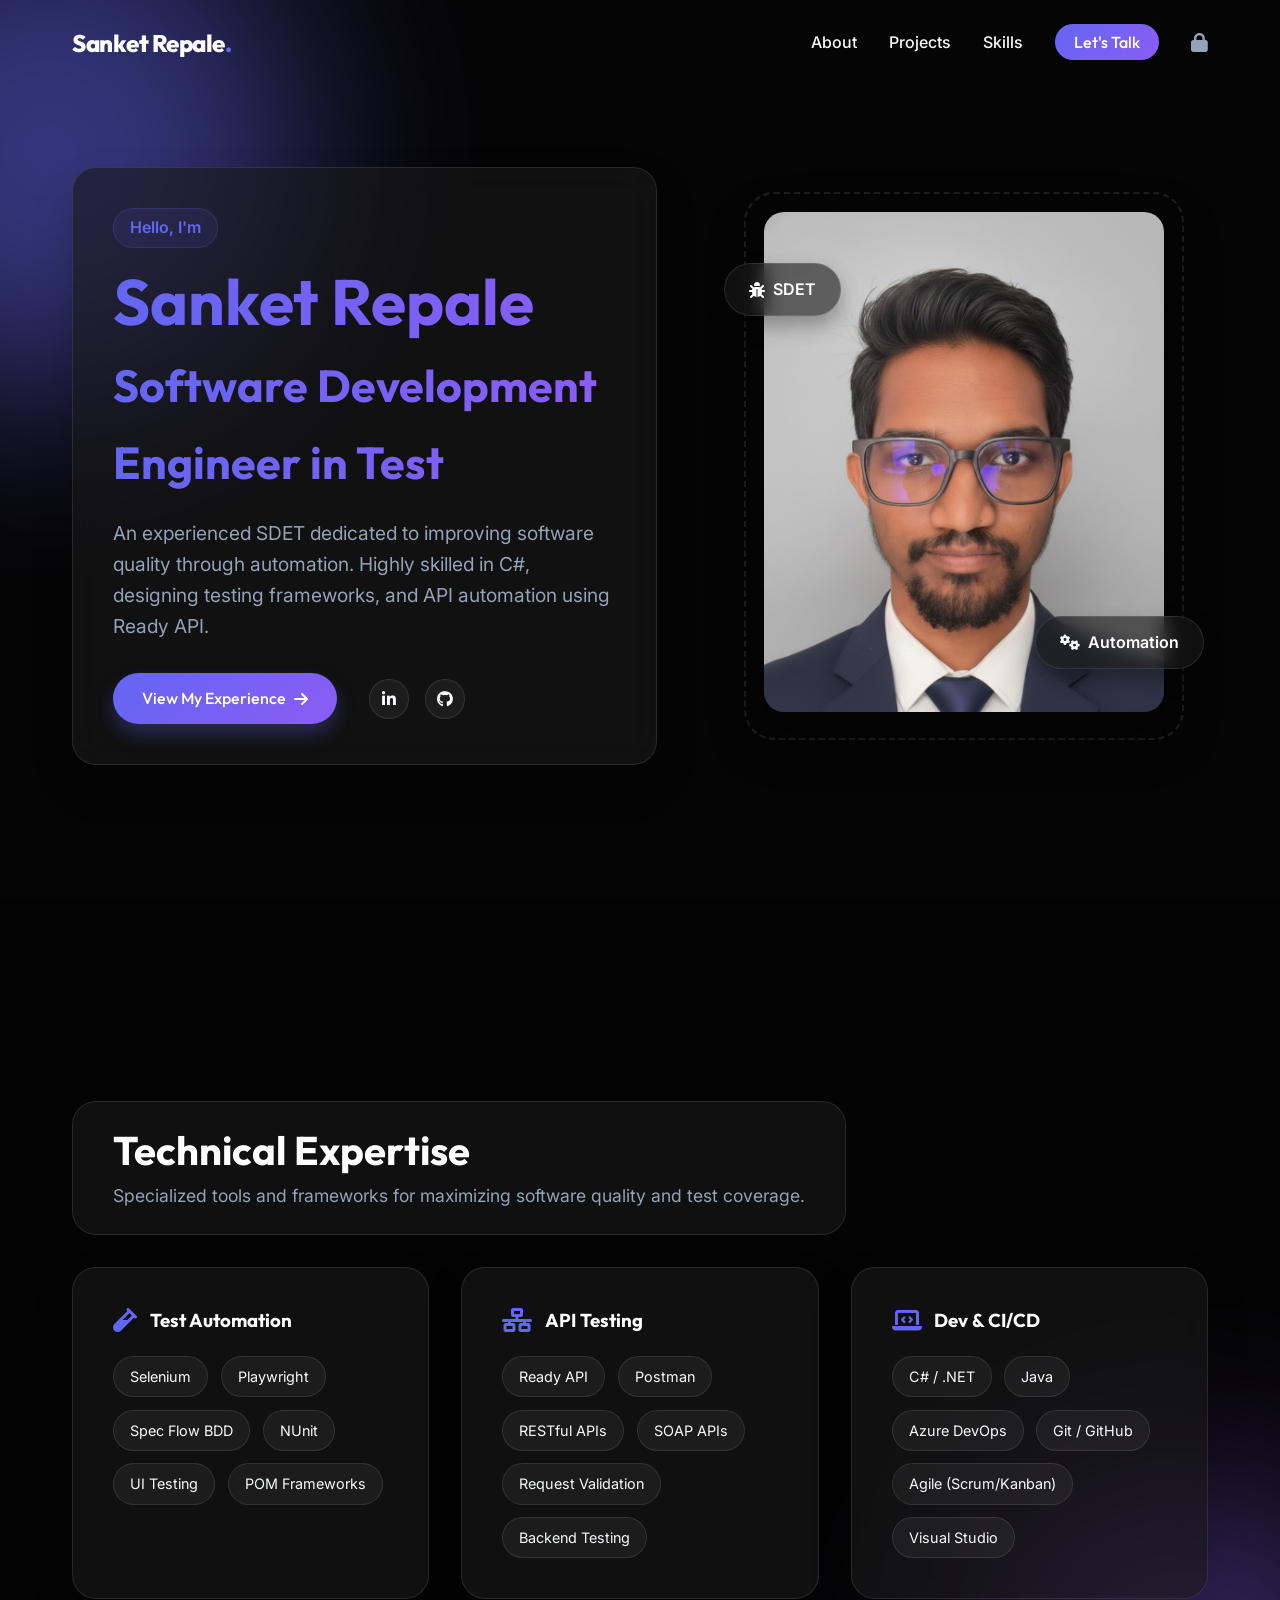
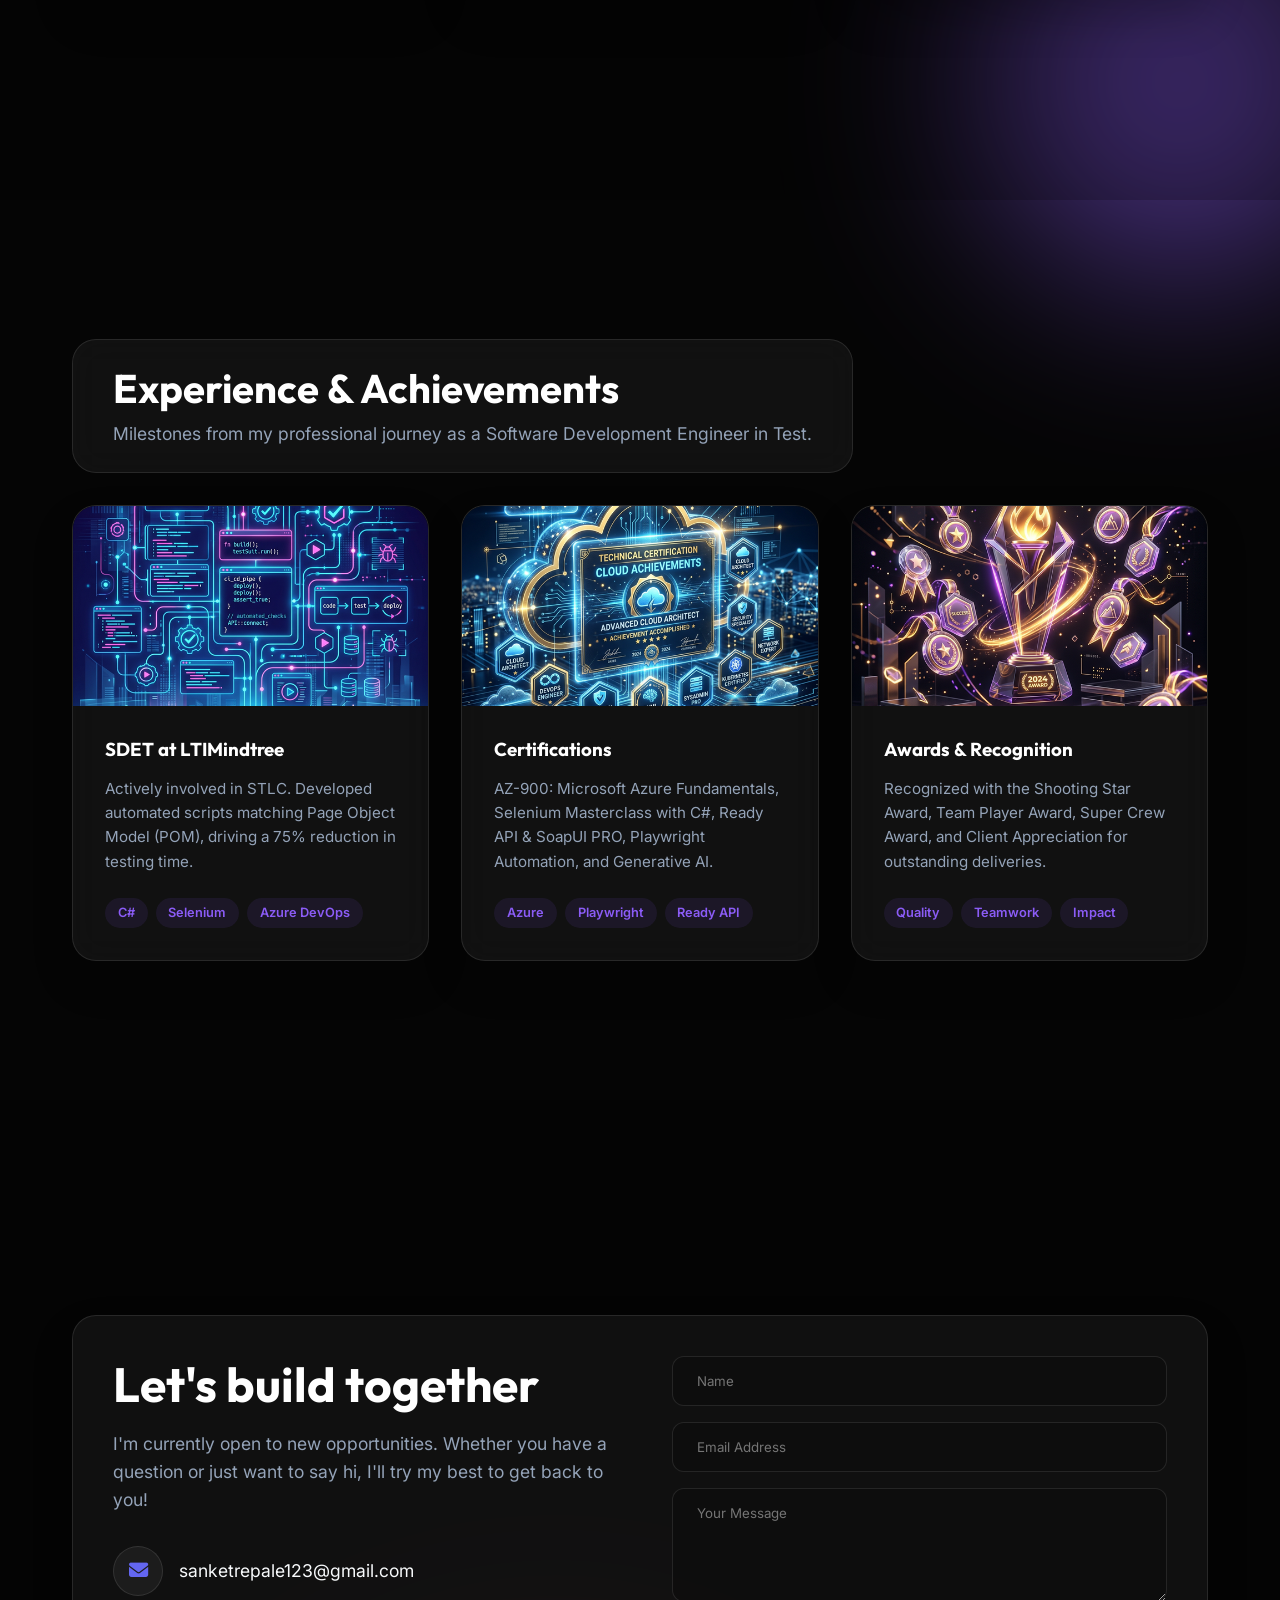
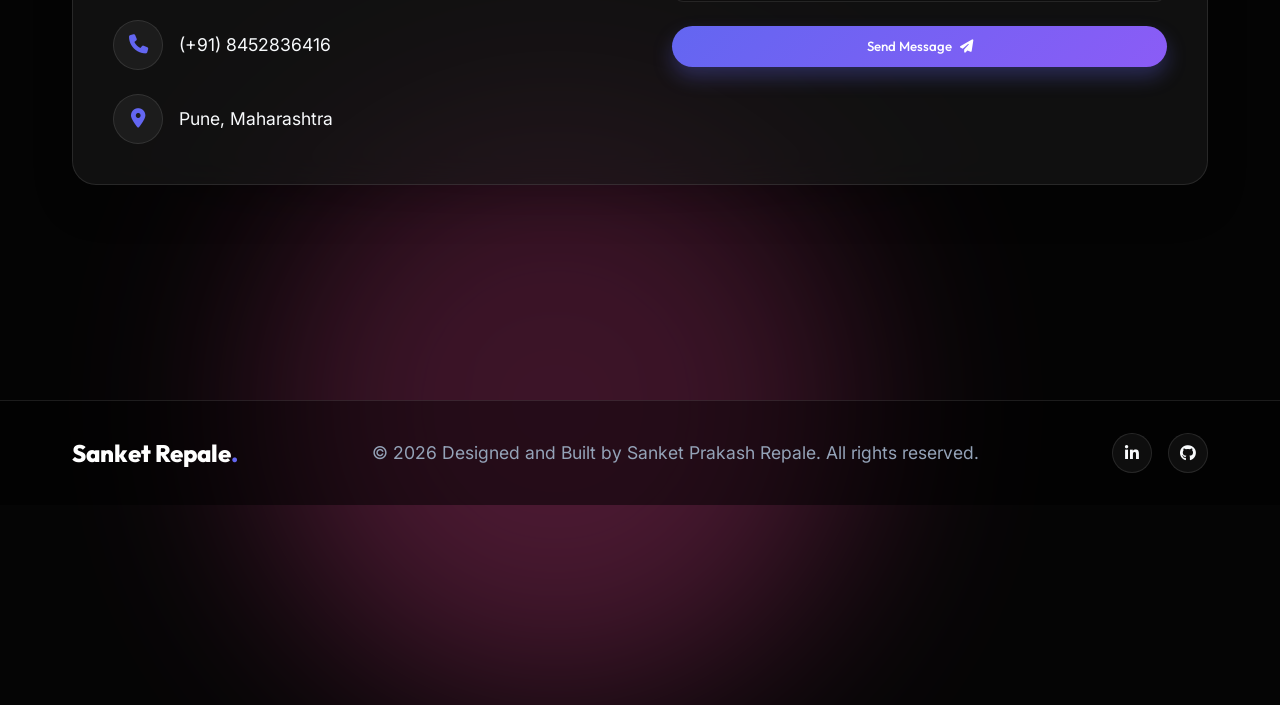
==== pages/home.html @ 441e8ace "refactor: Reorganize project structure by consolidating pages and assets into dedicated directories." ====
<!DOCTYPE html>
<html lang="en">

<head>
    <meta charset="UTF-8">
    <meta name="viewport" content="width=device-width, initial-scale=1.0">
    <meta name="description"
        content="Personal portfolio and website of Sanket Prakash Repale, an experienced Software Development Engineer in Test (SDET).">
    <meta name="keywords"
        content="Sanket Prakash Repale, SDET, Software Development Engineer in Test, QA Automation, Selenium, C#">
    <meta name="author" content="Sanket Prakash Repale">

    <!-- Open Graph / Social Media Meta Tags -->
    <meta property="og:title" content="Sanket Prakash Repale | SDET Portfolio">
    <meta property="og:description"
        content="An experienced SDET dedicated to improving software quality through automation.">
    <meta property="og:type" content="website">

    <!-- Dynamic Emoji Favicon -->
    <link rel="icon"
        href="data:image/svg+xml,<svg xmlns=%22http://www.w3.org/2000/svg%22 viewBox=%220 0 100 100%22><text y=%22.9em%22 font-size=%2290%22>⚡</text></svg>">

    <title>Sanket Prakash Repale | SDET Portfolio</title>

    <!-- Google Fonts -->
    <link rel="preconnect" href="https://fonts.googleapis.com">
    <link rel="preconnect" href="https://fonts.gstatic.com" crossorigin>
    <link
        href="https://fonts.googleapis.com/css2?family=Outfit:wght@300;400;500;600;700;800&family=Inter:wght@400;500;600&display=swap"
        rel="stylesheet">

    <!-- Font Awesome for Icons -->
    <link rel="stylesheet" href="https://cdnjs.cloudflare.com/ajax/libs/font-awesome/6.4.0/css/all.min.css">

    <!-- Custom CSS -->
    <link rel="stylesheet" href="../assets/css/styles.css">
</head>

<body>
    <!-- Abstract animated background -->
    <div class="bg-shape shape-1"></div>
    <div class="bg-shape shape-2"></div>
    <div class="bg-shape shape-3"></div>

    <!-- Navigation -->
    <nav class="navbar" id="navbar">
        <div class="container nav-content">
            <a href="#" class="logo">Sanket Repale<span class="dot">.</span></a>
            <ul class="nav-links">
                <li><a href="#about" class="nav-link">About</a></li>
                <li><a href="#projects" class="nav-link">Projects</a></li>
                <li><a href="#skills" class="nav-link">Skills</a></li>
                <li><a href="#contact" class="nav-link btn-primary-sm">Let's Talk</a></li>
                <li><a href="/admin" class="nav-link" title="Admin Login" style="font-size: 1.2rem; color: #94a3b8;"><i
                            class="fas fa-lock"></i></a></li>
            </ul>
            <div class="hamburger">
                <i class="fas fa-bars"></i>
            </div>
        </div>
    </nav>

    <main>
        <!-- Hero Section -->
        <section id="about" class="hero">
            <div class="container hero-content">
                <div class="hero-text glass-card fade-in">
                    <span class="badge">Hello, I'm</span>
                    <h1 class="gradient-text">Sanket Repale <br><span style="font-size: 0.7em;">Software Development
                            Engineer in Test</span></h1>
                    <p class="bio">An experienced SDET dedicated to improving software quality through automation.
                        Highly skilled in C#, designing testing frameworks, and API automation using Ready API.</p>
                    <div class="hero-cta">
                        <a href="#projects" class="btn btn-primary">View My Experience <i
                                class="fas fa-arrow-right"></i></a>
                        <div class="social-links">
                            <a href="https://www.linkedin.com/in/sanket-repale-521157287" target="_blank"
                                aria-label="LinkedIn" rel="noopener noreferrer"><i class="fab fa-linkedin-in"></i></a>
                            <a href="https://github.com" target="_blank" aria-label="GitHub"
                                rel="noopener noreferrer"><i class="fab fa-github"></i></a>
                        </div>
                    </div>
                </div>
                <div class="hero-image-wrap fade-in-delay">
                    <div class="image-border"></div>
                    <img src="../assets/images/profile.png" alt="Sanket Prakash Repale" class="profile-img">
                    <div class="floating-badge badge-1"><i class="fas fa-bug"></i> SDET</div>
                    <div class="floating-badge badge-2"><i class="fas fa-cogs"></i> Automation</div>
                </div>
            </div>
        </section>

        <!-- Skills Section -->
        <section id="skills" class="skills-section">
            <div class="container">
                <div class="section-title glass-card-sm slide-up">
                    <h2>Technical Expertise</h2>
                    <p>Specialized tools and frameworks for maximizing software quality and test coverage.</p>
                </div>

                <div class="skills-grid">
                    <div class="skill-category glass-card slide-up-delay-1">
                        <h3><i class="fas fa-vial"></i> Test Automation</h3>
                        <div class="skill-tags">
                            <span class="skill-tag">Selenium</span>
                            <span class="skill-tag">Playwright</span>
                            <span class="skill-tag">Spec Flow BDD</span>
                            <span class="skill-tag">NUnit</span>
                            <span class="skill-tag">UI Testing</span>
                            <span class="skill-tag">POM Frameworks</span>
                        </div>
                    </div>

                    <div class="skill-category glass-card slide-up-delay-2">
                        <h3><i class="fas fa-network-wired"></i> API Testing</h3>
                        <div class="skill-tags">
                            <span class="skill-tag">Ready API</span>
                            <span class="skill-tag">Postman</span>
                            <span class="skill-tag">RESTful APIs</span>
                            <span class="skill-tag">SOAP APIs</span>
                            <span class="skill-tag">Request Validation</span>
                            <span class="skill-tag">Backend Testing</span>
                        </div>
                    </div>

                    <div class="skill-category glass-card slide-up-delay-3">
                        <h3><i class="fas fa-laptop-code"></i> Dev & CI/CD</h3>
                        <div class="skill-tags">
                            <span class="skill-tag">C# / .NET</span>
                            <span class="skill-tag">Java</span>
                            <span class="skill-tag">Azure DevOps</span>
                            <span class="skill-tag">Git / GitHub</span>
                            <span class="skill-tag">Agile (Scrum/Kanban)</span>
                            <span class="skill-tag">Visual Studio</span>
                        </div>
                    </div>
                </div>
            </div>
        </section>

        <!-- Experience Section -->
        <section id="projects" class="projects-section">
            <div class="container">
                <div class="section-title glass-card-sm slide-up">
                    <h2>Experience & Achievements</h2>
                    <p>Milestones from my professional journey as a Software Development Engineer in Test.</p>
                </div>

                <div class="projects-grid">
                    <!-- Project 1 -->
                    <div class="project-card glass-card slide-up-delay-1">
                        <div class="project-image">
                            <img src="../assets/images/sdet_exp.png" alt="SDET Experience">
                            <div class="project-overlay">
                                <span class="btn btn-outline-light"><i class="fas fa-briefcase"></i> May 2022 -
                                    Present</span>
                            </div>
                        </div>
                        <div class="project-info">
                            <h3>SDET at LTIMindtree</h3>
                            <p>Actively involved in STLC. Developed automated scripts matching Page Object Model (POM),
                                driving a 75% reduction in testing time.</p>
                            <div class="project-tech">
                                <span>C#</span>
                                <span>Selenium</span>
                                <span>Azure DevOps</span>
                            </div>
                        </div>
                    </div>

                    <!-- Project 2 -->
                    <div class="project-card glass-card slide-up-delay-2">
                        <div class="project-image">
                            <img src="../assets/images/certifications.png" alt="Certifications">
                            <div class="project-overlay">
                                <span class="btn btn-outline-light"><i class="fas fa-certificate"></i> Multiple
                                    Certified</span>
                            </div>
                        </div>
                        <div class="project-info">
                            <h3>Certifications</h3>
                            <p>AZ-900: Microsoft Azure Fundamentals, Selenium Masterclass with C#, Ready API & SoapUI
                                PRO, Playwright Automation, and Generative AI.</p>
                            <div class="project-tech">
                                <span>Azure</span>
                                <span>Playwright</span>
                                <span>Ready API</span>
                            </div>
                        </div>
                    </div>

                    <!-- Project 3 -->
                    <div class="project-card glass-card slide-up-delay-3">
                        <div class="project-image">
                            <img src="../assets/images/awards.png" alt="Awards & Recognition">
                            <div class="project-overlay">
                                <span class="btn btn-outline-light"><i class="fas fa-trophy"></i> Multi-Award
                                    Winner</span>
                            </div>
                        </div>
                        <div class="project-info">
                            <h3>Awards & Recognition</h3>
                            <p>Recognized with the Shooting Star Award, Team Player Award, Super Crew Award, and Client
                                Appreciation for outstanding deliveries.</p>
                            <div class="project-tech">
                                <span>Quality</span>
                                <span>Teamwork</span>
                                <span>Impact</span>
                            </div>
                        </div>
                    </div>
                </div>
            </div>
        </section>

        <!-- Contact Section -->
        <section id="contact" class="contact-section">
            <div class="container">
                <div class="contact-wrapper glass-card zoom-in">
                    <div class="contact-content">
                        <h2>Let's build together</h2>
                        <p>I'm currently open to new opportunities. Whether you have a question or just want to say hi,
                            I'll try my best to get back to you!</p>

                        <div class="contact-info">
                            <div class="contact-item">
                                <i class="fas fa-envelope"></i>
                                <span>sanketrepale123@gmail.com</span>
                            </div>
                            <div class="contact-item">
                                <i class="fas fa-phone"></i>
                                <span>(+91) 8452836416</span>
                            </div>
                            <div class="contact-item">
                                <i class="fas fa-map-marker-alt"></i>
                                <span>Pune, Maharashtra</span>
                            </div>
                        </div>
                    </div>

                    <form class="contact-form" id="contact-form">
                        <div class="form-group">
                            <input type="text" id="name" name="name" placeholder="Name" required>
                        </div>
                        <div class="form-group">
                            <input type="email" id="email" name="email" placeholder="Email Address" required>
                        </div>
                        <div class="form-group">
                            <textarea id="message" name="message" rows="5" placeholder="Your Message"
                                required></textarea>
                        </div>
                        <button type="submit" class="btn btn-primary w-100">Send Message <i
                                class="fas fa-paper-plane"></i></button>
                    </form>
                </div>
            </div>
        </section>
    </main>

    <footer>
        <div class="container footer-content">
            <div class="footer-logo">Sanket Repale<span>.</span></div>
            <p>&copy; 2026 Designed and Built by Sanket Prakash Repale. All rights reserved.</p>
            <div class="social-links">
                <a href="https://www.linkedin.com/in/sanket-repale-521157287" target="_blank"
                    rel="noopener noreferrer"><i class="fab fa-linkedin-in"></i></a>
                <a href="https://github.com" target="_blank" rel="noopener noreferrer"><i class="fab fa-github"></i></a>
            </div>
        </div>
    </footer>

    <!-- Custom JS for interactions -->
    <script src="../assets/js/script.js"></script>
</body>

</html>
---- assets/css/styles.css ----
:root {
    --primary: #6366f1;
    --secondary: #8b5cf6;
    --accent: #ec4899;

    --bg-color: #050505;
    --bg-surface: rgba(25, 25, 25, 0.6);
    --bg-surface-hover: rgba(35, 35, 35, 0.8);

    --text-primary: #f8fafc;
    --text-secondary: #94a3b8;

    --glass-border: rgba(255, 255, 255, 0.1);
    --glass-shine: rgba(255, 255, 255, 0.05);

    --font-heading: 'Outfit', sans-serif;
    --font-body: 'Inter', sans-serif;

    --transition: all 0.3s cubic-bezier(0.25, 0.8, 0.25, 1);
}

* {
    margin: 0;
    padding: 0;
    box-sizing: border-box;
}

html {
    scroll-behavior: smooth;
    font-size: 16px;
}

body {
    font-family: var(--font-body);
    background-color: var(--bg-color);
    color: var(--text-primary);
    line-height: 1.6;
    overflow-x: hidden;
    position: relative;
}

/* Background Animated Shapes */
.bg-shape {
    position: absolute;
    border-radius: 50%;
    filter: blur(100px);
    z-index: -1;
    opacity: 0.5;
    animation: float 20s infinite ease-in-out alternate;
}

.shape-1 {
    width: 500px;
    height: 500px;
    background: var(--primary);
    top: -100px;
    left: -200px;
}

.shape-2 {
    width: 400px;
    height: 400px;
    background: var(--secondary);
    top: 40%;
    right: -100px;
    animation-delay: -5s;
}

.shape-3 {
    width: 600px;
    height: 600px;
    background: var(--accent);
    bottom: -200px;
    left: 20%;
    opacity: 0.3;
    animation-delay: -10s;
}

@keyframes float {
    0% {
        transform: translate(0, 0) rotate(0deg) scale(1);
    }

    33% {
        transform: translate(30px, -50px) rotate(10deg) scale(1.1);
    }

    66% {
        transform: translate(-20px, 20px) rotate(-5deg) scale(0.9);
    }

    100% {
        transform: translate(0, 0) rotate(0deg) scale(1);
    }
}

/* Typography */
h1,
h2,
h3,
h4,
h5,
h6 {
    font-family: var(--font-heading);
    font-weight: 700;
    line-height: 1.2;
}

.gradient-text {
    background: linear-gradient(to right, var(--primary), var(--secondary), var(--accent));
    -webkit-background-clip: text;
    background-clip: text;
    -webkit-text-fill-color: transparent;
    background-size: 200% auto;
    animation: shine 5s linear infinite;
}

@keyframes shine {
    to {
        background-position: 200% center;
    }
}

p {
    color: var(--text-secondary);
    font-size: 1.1rem;
}

a {
    text-decoration: none;
    color: inherit;
    transition: var(--transition);
}

ul {
    list-style: none;
}

/* Utility */
.container {
    max-width: 1200px;
    margin: 0 auto;
    padding: 0 2rem;
}

.w-100 {
    width: 100%;
}

/* Buttons */
.btn {
    display: inline-block;
    padding: 0.8rem 1.8rem;
    border-radius: 50px;
    font-family: var(--font-heading);
    font-weight: 500;
    cursor: pointer;
    border: none;
    transition: var(--transition);
    display: flex;
    align-items: center;
    justify-content: center;
    gap: 0.5rem;
}

.btn-primary {
    background: linear-gradient(135deg, var(--primary), var(--secondary));
    color: white;
    box-shadow: 0 10px 20px rgba(99, 102, 241, 0.3);
}

.btn-primary:hover {
    transform: translateY(-3px);
    box-shadow: 0 15px 25px rgba(99, 102, 241, 0.4);
}

.btn-primary-sm {
    background: linear-gradient(135deg, var(--primary), var(--secondary));
    color: white;
    padding: 0.5rem 1.2rem;
    border-radius: 50px;
    font-family: var(--font-heading);
    font-weight: 500;
}

.btn-primary-sm:hover {
    transform: translateY(-2px);
    box-shadow: 0 5px 15px rgba(99, 102, 241, 0.4);
}

.btn-outline-light {
    background: rgba(255, 255, 255, 0.1);
    color: white;
    border: 1px solid rgba(255, 255, 255, 0.2);
    backdrop-filter: blur(5px);
}

.btn-outline-light:hover {
    background: white;
    color: black;
}

/* Glassmorphism Cards */
.glass-card {
    background: var(--bg-surface);
    backdrop-filter: blur(16px);
    -webkit-backdrop-filter: blur(16px);
    border: 1px solid var(--glass-border);
    border-radius: 24px;
    padding: 2.5rem;
    box-shadow: 0 20px 40px rgba(0, 0, 0, 0.2);
    transition: var(--transition);
}

.glass-card:hover {
    border-color: rgba(255, 255, 255, 0.2);
    background: var(--bg-surface-hover);
    transform: translateY(-5px);
}

.glass-card-sm {
    background: var(--bg-surface);
    backdrop-filter: blur(16px);
    border: 1px solid var(--glass-border);
    border-radius: 24px;
    padding: 1.5rem 2.5rem;
    display: inline-block;
    margin-bottom: 2rem;
}

/* Navbar */
.navbar {
    position: fixed;
    top: 0;
    left: 0;
    width: 100%;
    padding: 1.5rem 0;
    z-index: 1000;
    transition: var(--transition);
}

.navbar.scrolled {
    padding: 0.8rem 0;
    background: rgba(5, 5, 5, 0.8);
    backdrop-filter: blur(10px);
    border-bottom: 1px solid var(--glass-border);
}

.nav-content {
    display: flex;
    justify-content: space-between;
    align-items: center;
}

.logo {
    font-family: var(--font-heading);
    font-size: 1.5rem;
    font-weight: 800;
    color: white;
    letter-spacing: -0.5px;
}

.logo .dot {
    color: var(--primary);
}

.nav-links {
    display: flex;
    gap: 2rem;
    align-items: center;
}

.nav-link {
    font-weight: 500;
    position: relative;
}

.nav-link:not(.btn-primary-sm)::after {
    content: '';
    position: absolute;
    bottom: -5px;
    left: 0;
    width: 0%;
    height: 2px;
    background: var(--primary);
    transition: var(--transition);
}

.nav-link:not(.btn-primary-sm):hover::after {
    width: 100%;
}

.nav-link:hover {
    color: var(--primary);
}

.hamburger {
    display: none;
    font-size: 1.5rem;
    cursor: pointer;
}

/* Sections */
section {
    padding: 8rem 0;
    min-height: 100vh;
    display: flex;
    align-items: center;
}

.section-title h2 {
    font-size: 2.5rem;
    margin-bottom: 0.5rem;
    color: white;
}

/* Hero Section */
.hero {
    padding-top: 10rem;
}

.hero-content {
    display: grid;
    grid-template-columns: 1.2fr 1fr;
    gap: 4rem;
    align-items: center;
}

.badge {
    display: inline-block;
    padding: 0.4rem 1rem;
    background: rgba(99, 102, 241, 0.1);
    color: var(--primary);
    border-radius: 50px;
    font-weight: 600;
    margin-bottom: 1rem;
    border: 1px solid rgba(99, 102, 241, 0.2);
}

.hero h1 {
    font-size: 4rem;
    margin-bottom: 1.5rem;
}

.hero .bio {
    font-size: 1.2rem;
    margin-bottom: 2rem;
}

.hero-cta {
    display: flex;
    align-items: center;
    gap: 2rem;
}

.social-links {
    display: flex;
    gap: 1rem;
}

.social-links a {
    width: 40px;
    height: 40px;
    border-radius: 50%;
    background: rgba(255, 255, 255, 0.05);
    display: flex;
    align-items: center;
    justify-content: center;
    border: 1px solid var(--glass-border);
}

.social-links a:hover {
    background: var(--primary);
    transform: translateY(-3px);
    color: white;
}

.hero-image-wrap {
    position: relative;
    width: 100%;
    max-width: 400px;
    margin: 0 auto;
}

.image-border {
    position: absolute;
    top: -20px;
    left: -20px;
    right: -20px;
    bottom: -20px;
    border: 2px dashed var(--glass-border);
    border-radius: 30px;
    animation: rotate 20s linear infinite;
    z-index: 0;
}

@keyframes rotate {
    100% {
        transform: rotate(360deg);
    }
}

.profile-img {
    width: 100%;
    aspect-ratio: 4 / 5;
    object-fit: cover;
    object-position: top center;
    height: auto;
    border-radius: 20px;
    position: relative;
    z-index: 1;
    box-shadow: 0 20px 50px rgba(0, 0, 0, 0.5);
    transition: var(--transition);
}

.hero-image-wrap:hover .profile-img {
    transform: scale(1.02);
}

.floating-badge {
    position: absolute;
    background: var(--bg-surface);
    backdrop-filter: blur(10px);
    padding: 0.8rem 1.5rem;
    border-radius: 50px;
    border: 1px solid var(--glass-border);
    font-weight: 600;
    color: white;
    z-index: 2;
    box-shadow: 0 10px 20px rgba(0, 0, 0, 0.3);
    display: flex;
    align-items: center;
    gap: 0.5rem;
}

.badge-1 {
    top: 10%;
    left: -10%;
    animation: float-small 4s ease-in-out infinite;
}

.badge-2 {
    bottom: 10%;
    right: -10%;
    animation: float-small 5s ease-in-out infinite reverse;
}

@keyframes float-small {

    0%,
    100% {
        transform: translateY(0);
    }

    50% {
        transform: translateY(-10px);
    }
}

/* Skills Grid */
.skills-section {
    background: rgba(0, 0, 0, 0.2);
}

.skills-grid {
    display: grid;
    grid-template-columns: repeat(3, 1fr);
    gap: 2rem;
}

.skill-category h3 {
    margin-bottom: 1.5rem;
    display: flex;
    align-items: center;
    gap: 0.8rem;
    color: white;
}

.skill-category h3 i {
    color: var(--primary);
    font-size: 1.5rem;
}

.skill-tags {
    display: flex;
    flex-wrap: wrap;
    gap: 0.8rem;
}

.skill-tag {
    background: rgba(255, 255, 255, 0.05);
    border: 1px solid var(--glass-border);
    padding: 0.5rem 1rem;
    border-radius: 50px;
    font-size: 0.9rem;
    transition: var(--transition);
}

.skill-tag:hover {
    background: rgba(99, 102, 241, 0.2);
    border-color: var(--primary);
    color: white;
    transform: translateY(-2px);
}

/* Projects Grid */
.projects-grid {
    display: grid;
    grid-template-columns: repeat(3, 1fr);
    gap: 2rem;
}

.project-card {
    padding: 0;
    overflow: hidden;
    display: flex;
    flex-direction: column;
}

.project-image {
    height: 200px;
    background: #111;
    position: relative;
    overflow: hidden;
}

.project-image img {
    width: 100%;
    height: 100%;
    object-fit: cover;
    position: absolute;
    top: 0;
    left: 0;
}

.bg-pattern-1 {
    background: linear-gradient(45deg, #111 25%, #222 25%, #222 50%, #111 50%, #111 75%, #222 75%, #222 100%);
    background-size: 40px 40px;
}

.bg-pattern-2 {
    background: radial-gradient(circle, #222 10%, transparent 10%), radial-gradient(circle, #222 10%, transparent 10%);
    background-size: 40px 40px;
    background-position: 0 0, 20px 20px;
}

.project-overlay {
    position: absolute;
    top: 0;
    left: 0;
    width: 100%;
    height: 100%;
    background: rgba(99, 102, 241, 0.8);
    display: flex;
    flex-direction: column;
    justify-content: center;
    align-items: center;
    gap: 1rem;
    opacity: 0;
    transition: var(--transition);
    backdrop-filter: blur(5px);
}

.project-card:hover .project-overlay {
    opacity: 1;
}

.project-info {
    padding: 2rem;
    flex-grow: 1;
    display: flex;
    flex-direction: column;
}

.project-info h3 {
    margin-bottom: 1rem;
    color: white;
}

.project-info p {
    font-size: 0.95rem;
    margin-bottom: 1.5rem;
    flex-grow: 1;
}

.project-tech {
    display: flex;
    gap: 0.5rem;
    flex-wrap: wrap;
}

.project-tech span {
    font-size: 0.8rem;
    font-weight: 600;
    color: var(--secondary);
    background: rgba(139, 92, 246, 0.1);
    padding: 0.3rem 0.8rem;
    border-radius: 50px;
}

/* Contact Section */
.contact-section {
    background: rgba(0, 0, 0, 0.2);
}

.contact-wrapper {
    display: grid;
    grid-template-columns: 1fr 1fr;
    gap: 4rem;
}

.contact-content h2 {
    font-size: 3rem;
    margin-bottom: 1rem;
    color: white;
}

.contact-content p {
    margin-bottom: 2rem;
}

.contact-info {
    display: flex;
    flex-direction: column;
    gap: 1.5rem;
}

.contact-item {
    display: flex;
    align-items: center;
    gap: 1rem;
    font-size: 1.1rem;
}

.contact-item i {
    width: 50px;
    height: 50px;
    background: rgba(255, 255, 255, 0.05);
    border: 1px solid var(--glass-border);
    border-radius: 50%;
    display: flex;
    align-items: center;
    justify-content: center;
    color: var(--primary);
    font-size: 1.2rem;
}

.contact-form {
    display: flex;
    flex-direction: column;
    gap: 1rem;
}

.form-group input,
.form-group textarea {
    width: 100%;
    padding: 1rem 1.5rem;
    background: rgba(0, 0, 0, 0.2);
    border: 1px solid var(--glass-border);
    border-radius: 12px;
    color: white;
    font-family: var(--font-body);
    transition: var(--transition);
}

.form-group input:focus,
.form-group textarea:focus {
    outline: none;
    border-color: var(--primary);
    background: rgba(0, 0, 0, 0.4);
}

/* Footer */
footer {
    padding: 2rem 0;
    border-top: 1px solid var(--glass-border);
    background: rgba(0, 0, 0, 0.5);
}

.footer-content {
    display: flex;
    justify-content: space-between;
    align-items: center;
}

.footer-logo {
    font-family: var(--font-heading);
    font-size: 1.5rem;
    font-weight: 800;
    color: white;
}

.footer-logo span {
    color: var(--primary);
}

/* Utility Classes for JS Animations */
.fade-in {
    opacity: 0;
    transform: translateY(20px);
    transition: all 0.8s ease-out;
}

.fade-in.appear {
    opacity: 1;
    transform: translateY(0);
}

/* Responsive Media Queries */
@media (max-width: 992px) {
    .hero-content {
        grid-template-columns: 1fr;
        text-align: center;
        gap: 3rem;
    }

    .hero-cta {
        justify-content: center;
    }

    .badge-1 {
        left: 0;
    }

    .badge-2 {
        right: 0;
    }

    .skills-grid {
        grid-template-columns: 1fr;
    }

    .projects-grid {
        grid-template-columns: repeat(2, 1fr);
    }

    .contact-wrapper {
        grid-template-columns: 1fr;
        gap: 3rem;
    }
}

@media (max-width: 768px) {
    .nav-links {
        position: fixed;
        top: 0;
        right: -100%;
        width: 70%;
        height: 100vh;
        background: var(--bg-surface-hover);
        backdrop-filter: blur(20px);
        flex-direction: column;
        justify-content: center;
        transition: var(--transition);
    }

    .nav-links.active {
        right: 0;
    }

    .hamburger {
        display: block;
        z-index: 1001;
    }

    .hero h1 {
        font-size: 3rem;
    }

    .projects-grid {
        grid-template-columns: 1fr;
    }

    .glass-card {
        padding: 1.5rem;
    }

    .footer-content {
        flex-direction: column;
        gap: 1rem;
        text-align: center;
    }
}
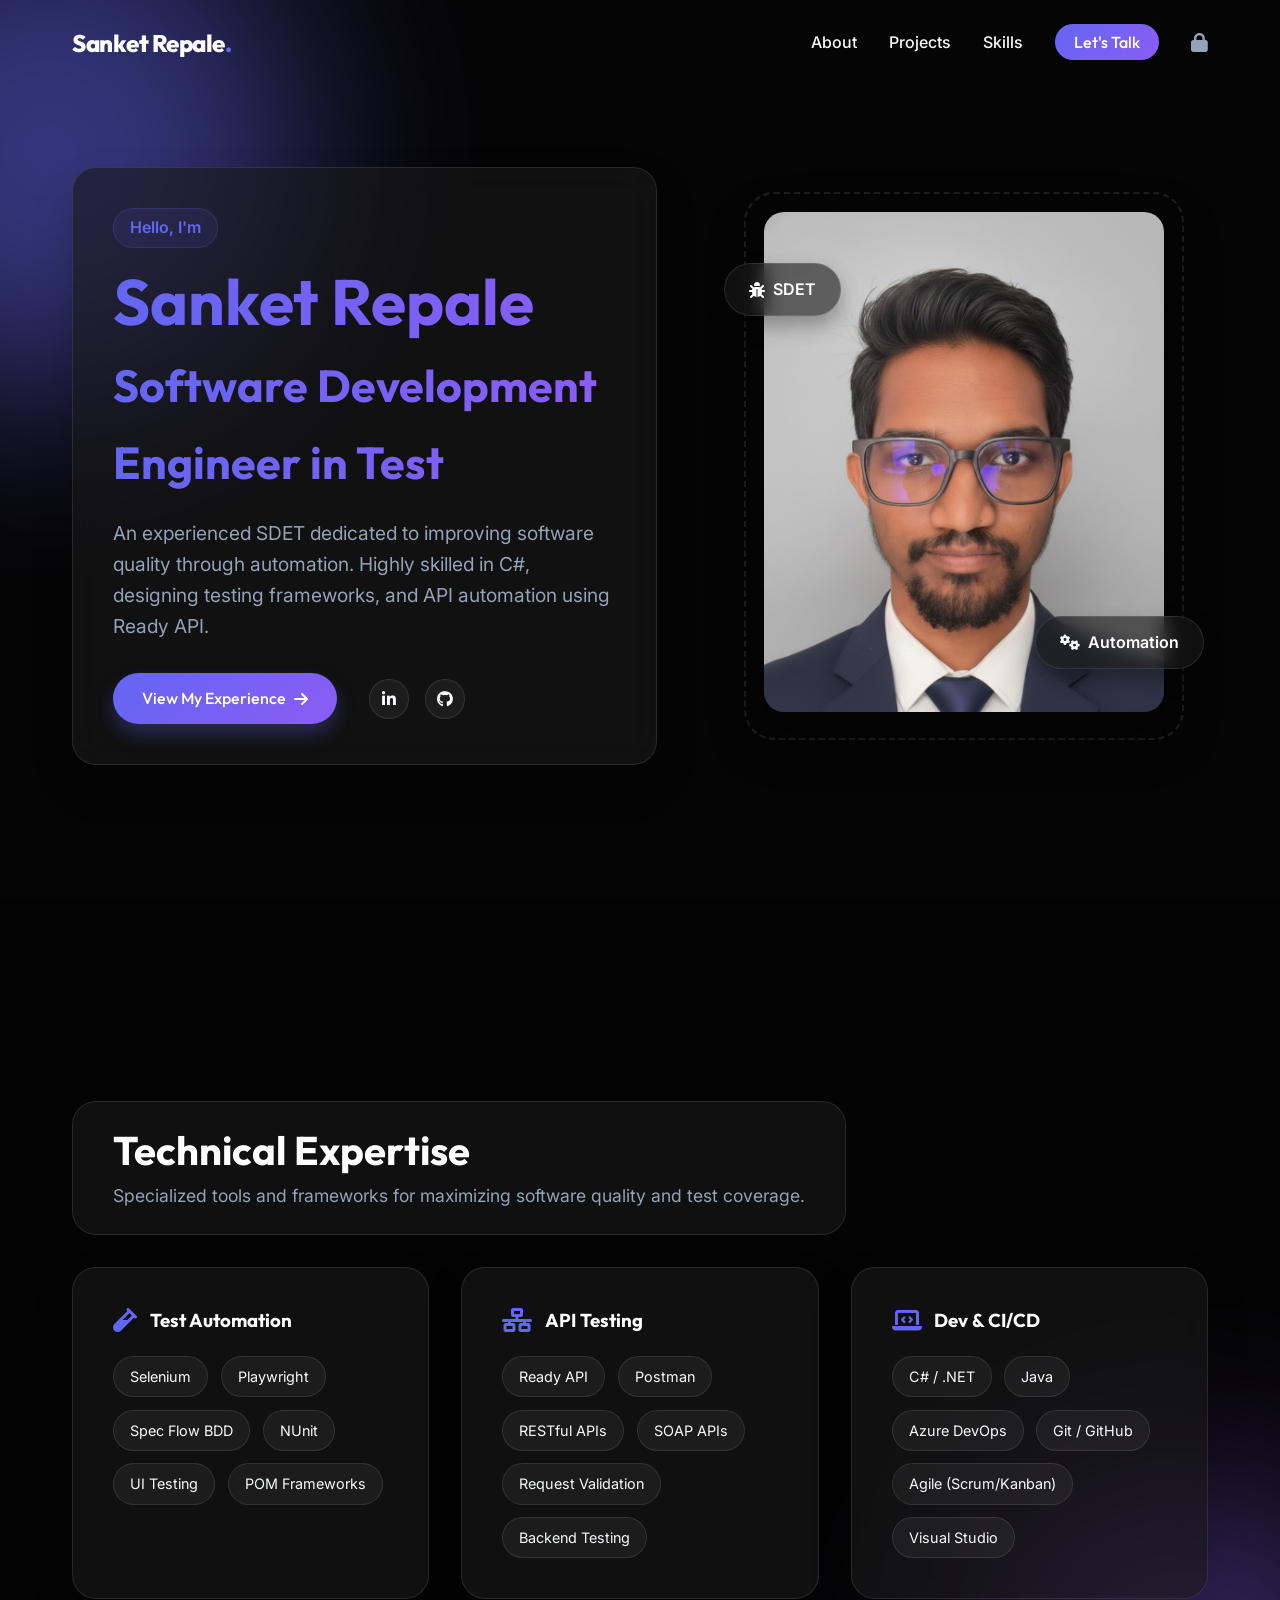
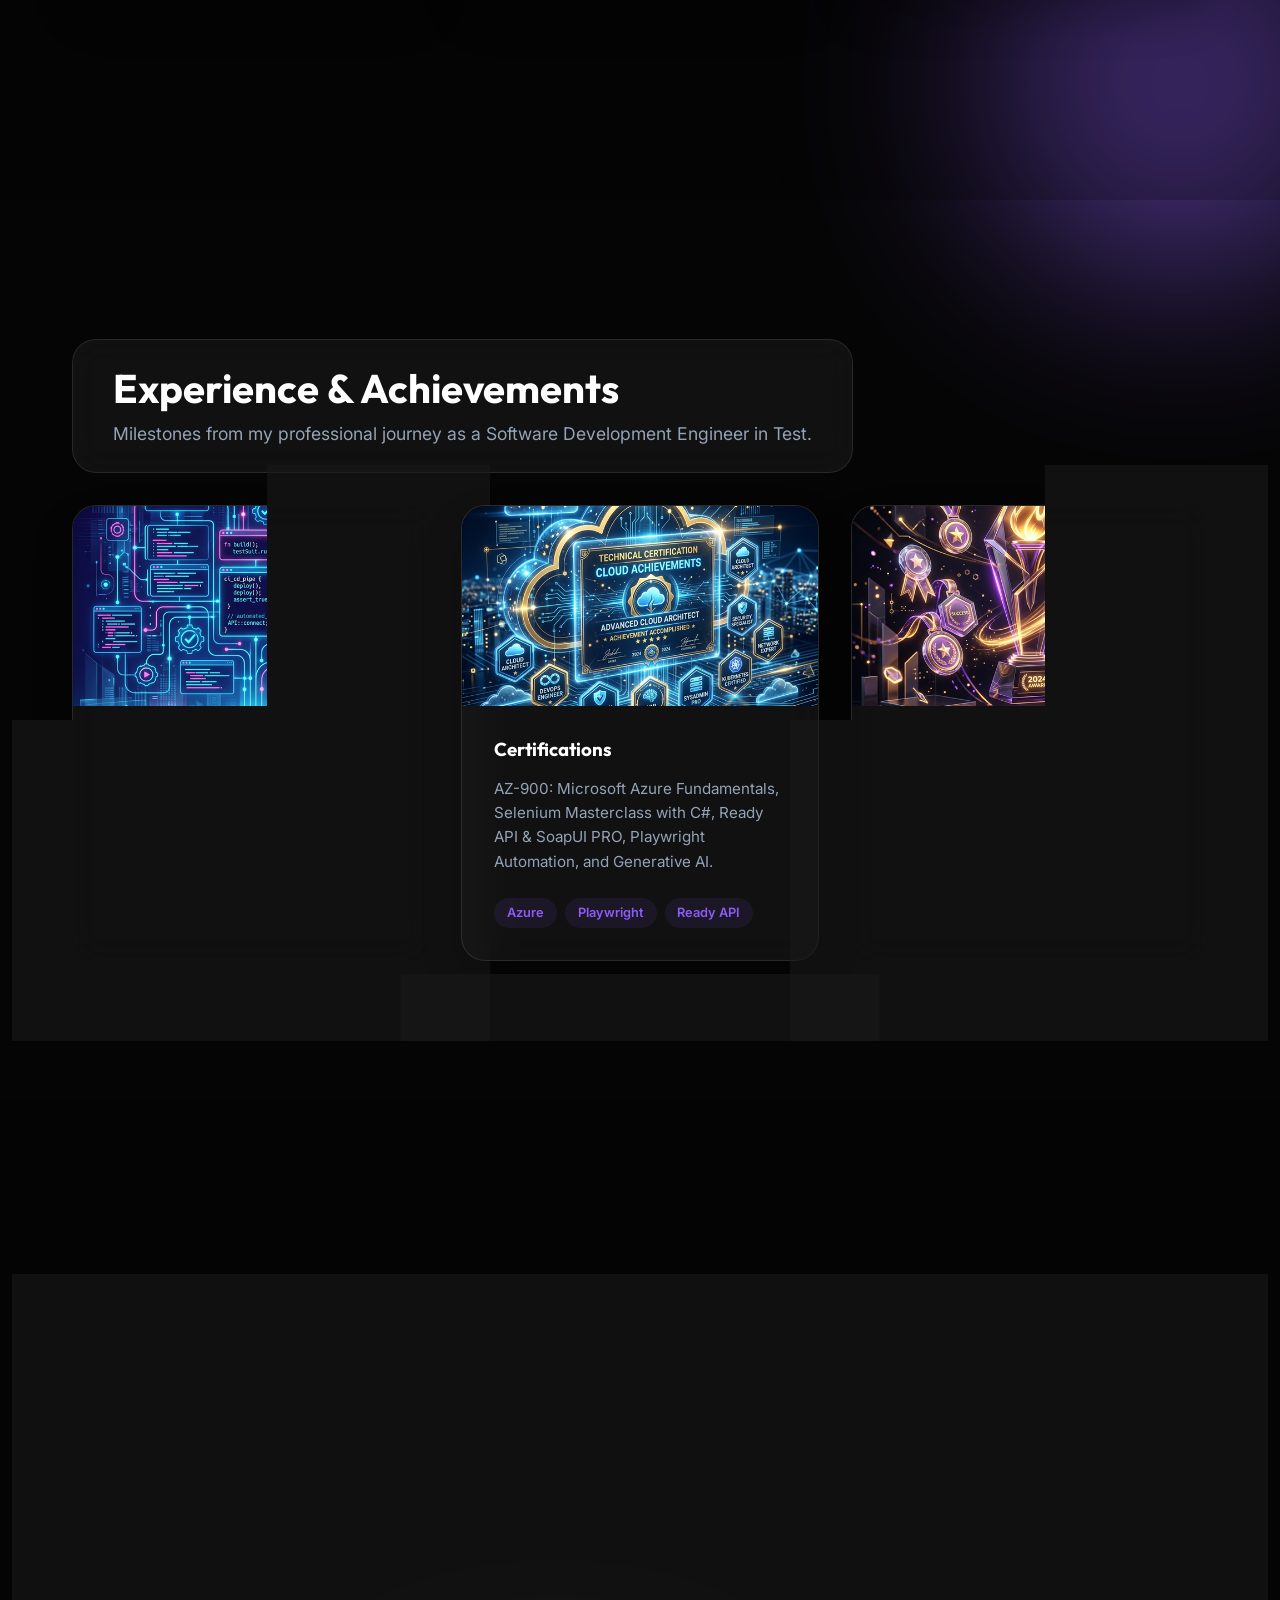
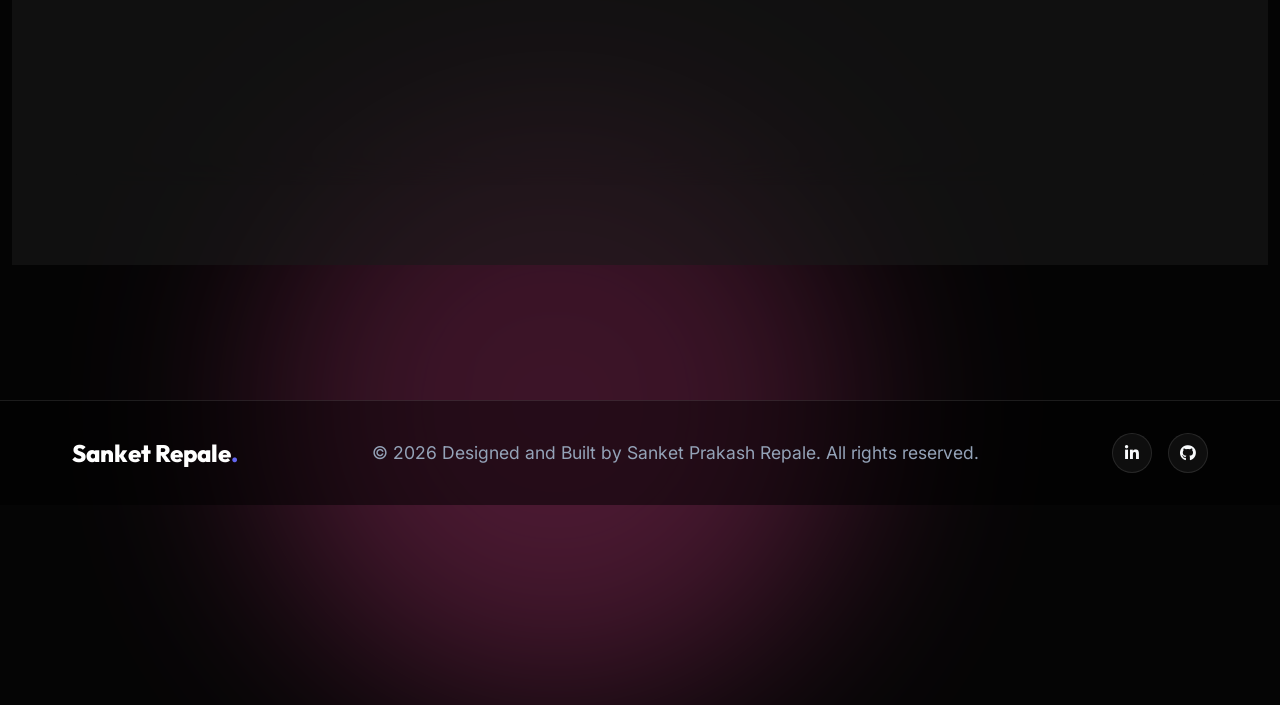
==== commit 19b4a8ce: "feat: Create initial personal portfolio homepage and an admin page." ====
--- a/pages/home.html
+++ b/pages/home.html
@@ -33,7 +33,7 @@
     <link rel="stylesheet" href="https://cdnjs.cloudflare.com/ajax/libs/font-awesome/6.4.0/css/all.min.css">
 
     <!-- Custom CSS -->
-    <link rel="stylesheet" href="../assets/css/styles.css">
+    <link rel="stylesheet" href="/assets/css/styles.css">
 </head>
 
 <body>
@@ -83,7 +83,7 @@
                 </div>
                 <div class="hero-image-wrap fade-in-delay">
                     <div class="image-border"></div>
-                    <img src="../assets/images/profile.png" alt="Sanket Prakash Repale" class="profile-img">
+                    <img src="/assets/images/profile.png" alt="Sanket Prakash Repale" class="profile-img">
                     <div class="floating-badge badge-1"><i class="fas fa-bug"></i> SDET</div>
                     <div class="floating-badge badge-2"><i class="fas fa-cogs"></i> Automation</div>
                 </div>
@@ -150,7 +150,7 @@
                     <!-- Project 1 -->
                     <div class="project-card glass-card slide-up-delay-1">
                         <div class="project-image">
-                            <img src="../assets/images/sdet_exp.png" alt="SDET Experience">
+                            <img src="/assets/images/sdet_exp.png" alt="SDET Experience">
                             <div class="project-overlay">
                                 <span class="btn btn-outline-light"><i class="fas fa-briefcase"></i> May 2022 -
                                     Present</span>
@@ -171,7 +171,7 @@
                     <!-- Project 2 -->
                     <div class="project-card glass-card slide-up-delay-2">
                         <div class="project-image">
-                            <img src="../assets/images/certifications.png" alt="Certifications">
+                            <img src="/assets/images/certifications.png" alt="Certifications">
                             <div class="project-overlay">
                                 <span class="btn btn-outline-light"><i class="fas fa-certificate"></i> Multiple
                                     Certified</span>
@@ -192,7 +192,7 @@
                     <!-- Project 3 -->
                     <div class="project-card glass-card slide-up-delay-3">
                         <div class="project-image">
-                            <img src="../assets/images/awards.png" alt="Awards & Recognition">
+                            <img src="/assets/images/awards.png" alt="Awards & Recognition">
                             <div class="project-overlay">
                                 <span class="btn btn-outline-light"><i class="fas fa-trophy"></i> Multi-Award
                                     Winner</span>
@@ -270,7 +270,7 @@
     </footer>
 
     <!-- Custom JS for interactions -->
-    <script src="../assets/js/script.js"></script>
+    <script src="/assets/js/script.js"></script>
 </body>
 
 </html>
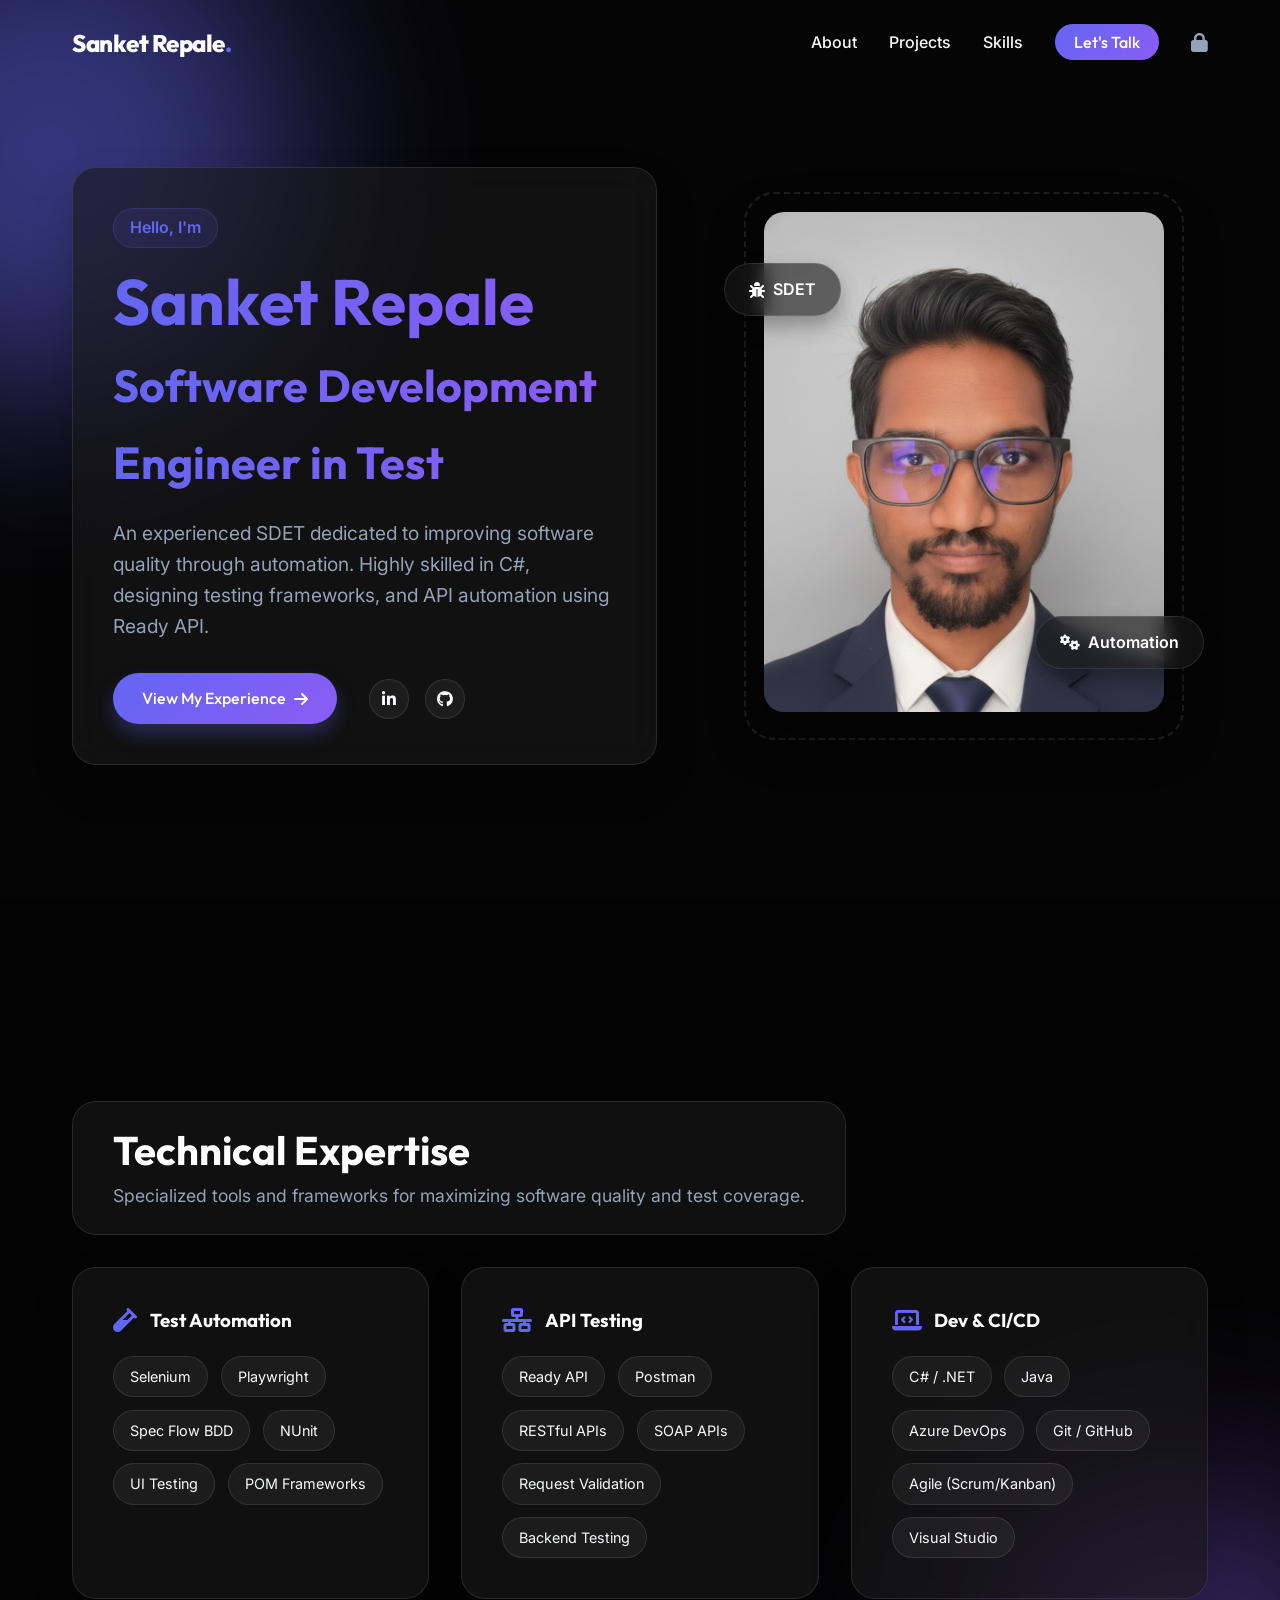
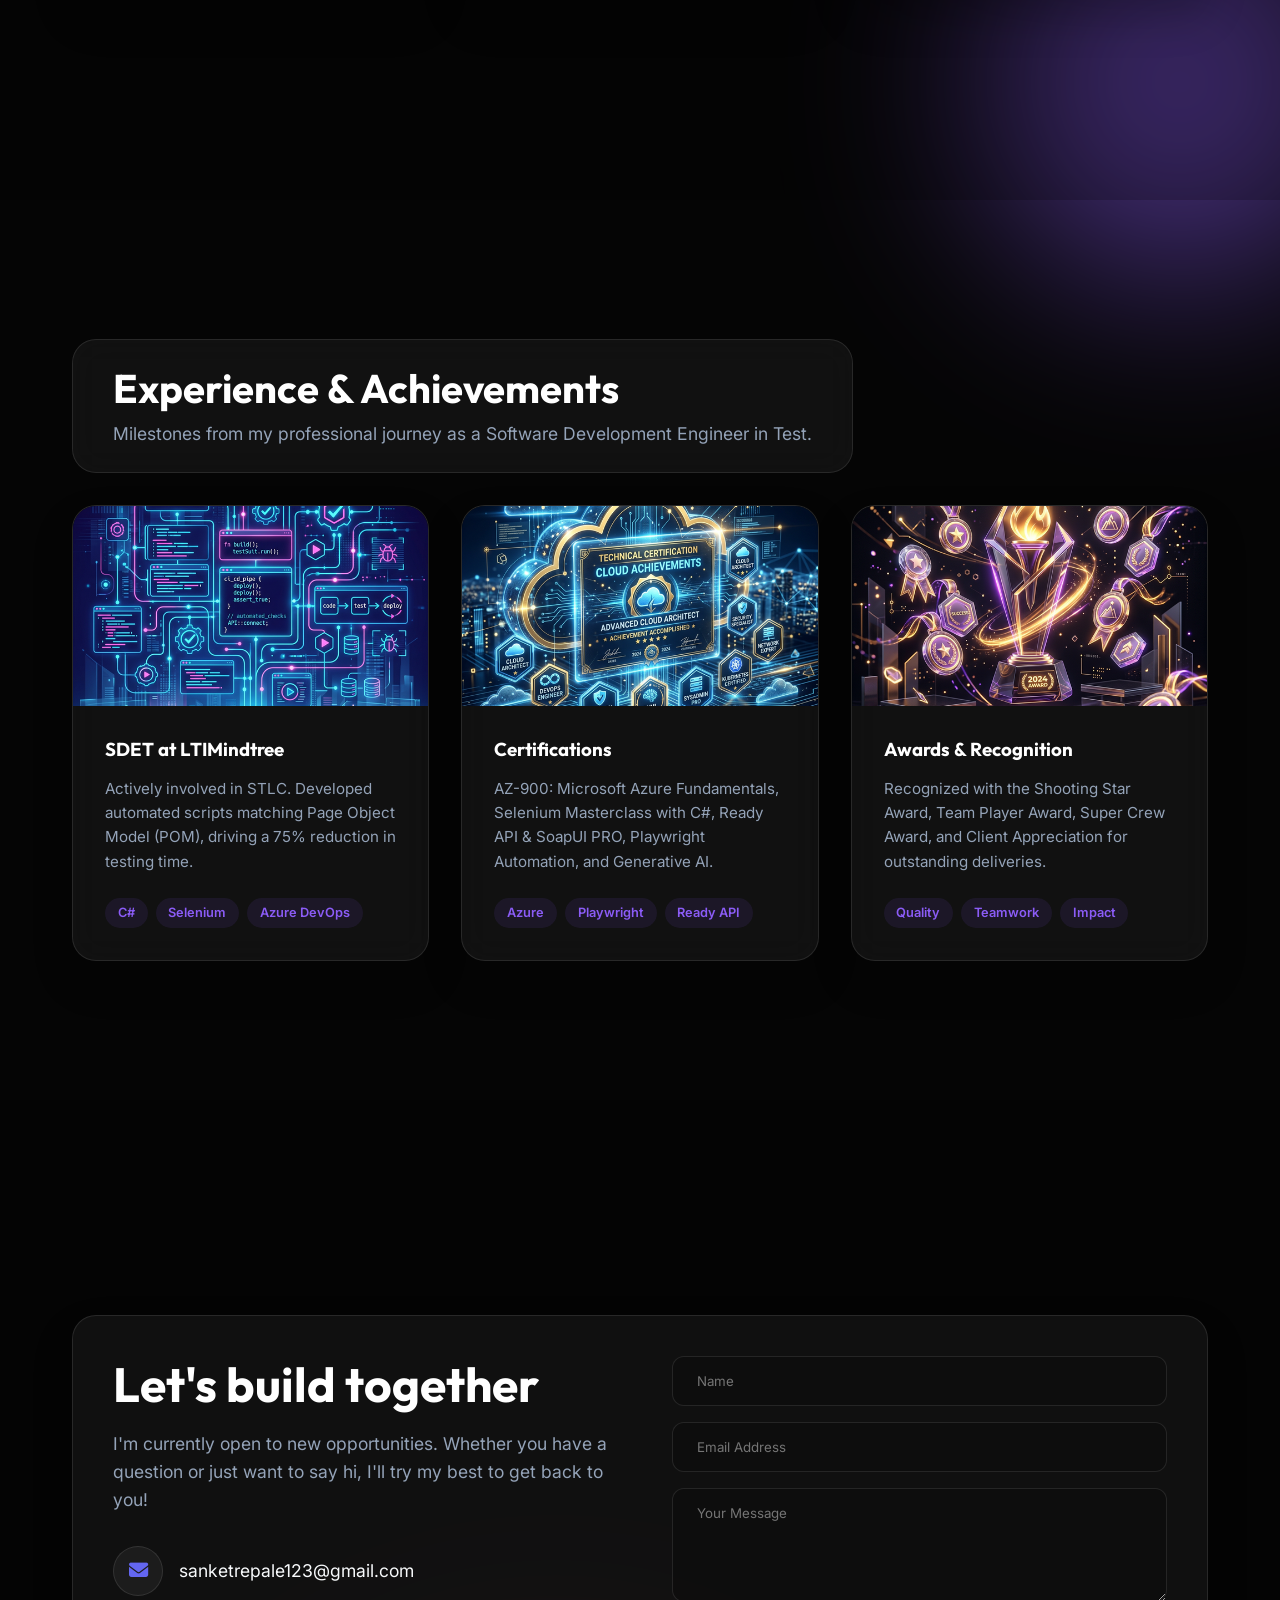
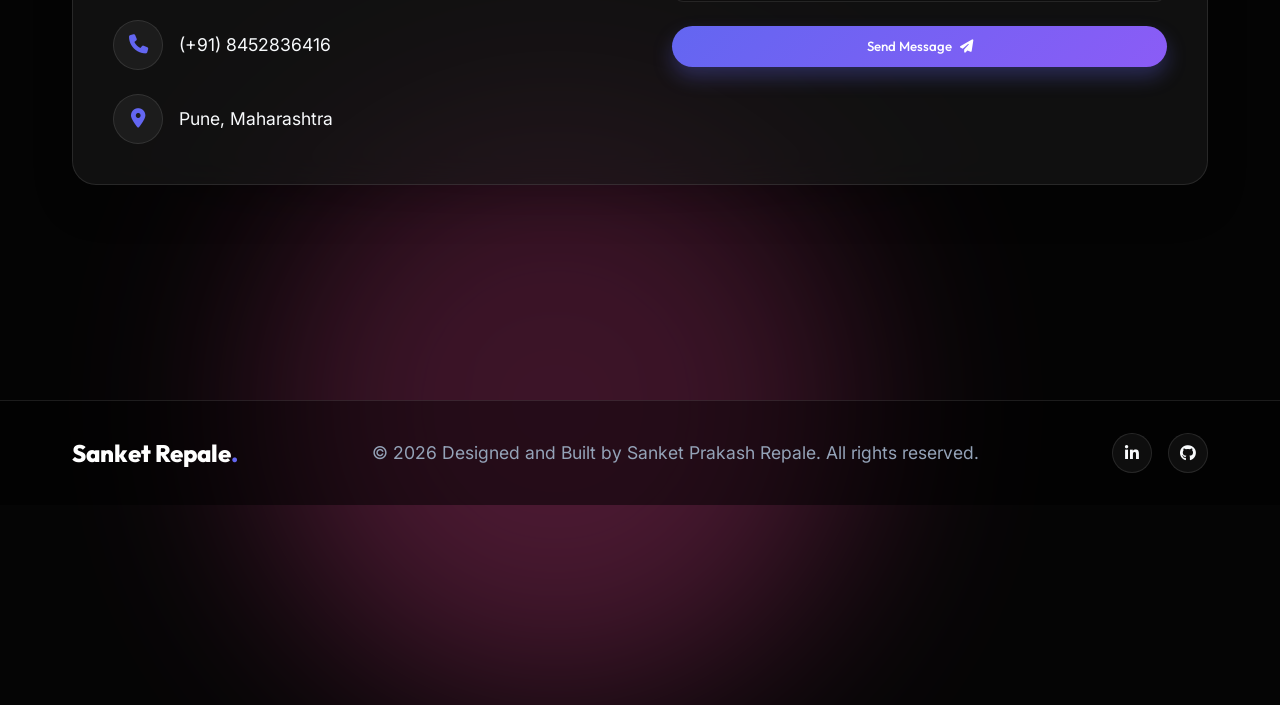
==== commit 4d5460cb: "feat: Add admin dashboard with login, message management, and credential updates, alongside a new ho" ====
--- a/pages/home.html
+++ b/pages/home.html
@@ -33,7 +33,7 @@
     <link rel="stylesheet" href="https://cdnjs.cloudflare.com/ajax/libs/font-awesome/6.4.0/css/all.min.css">
 
     <!-- Custom CSS -->
-    <link rel="stylesheet" href="/assets/css/styles.css">
+    <link rel="stylesheet" href="../assets/css/styles.css">
 </head>
 
 <body>
@@ -83,7 +83,7 @@
                 </div>
                 <div class="hero-image-wrap fade-in-delay">
                     <div class="image-border"></div>
-                    <img src="/assets/images/profile.png" alt="Sanket Prakash Repale" class="profile-img">
+                    <img src="../assets/images/profile.png" alt="Sanket Prakash Repale" class="profile-img">
                     <div class="floating-badge badge-1"><i class="fas fa-bug"></i> SDET</div>
                     <div class="floating-badge badge-2"><i class="fas fa-cogs"></i> Automation</div>
                 </div>
@@ -150,7 +150,7 @@
                     <!-- Project 1 -->
                     <div class="project-card glass-card slide-up-delay-1">
                         <div class="project-image">
-                            <img src="/assets/images/sdet_exp.png" alt="SDET Experience">
+                            <img src="../assets/images/sdet_exp.png" alt="SDET Experience">
                             <div class="project-overlay">
                                 <span class="btn btn-outline-light"><i class="fas fa-briefcase"></i> May 2022 -
                                     Present</span>
@@ -171,7 +171,7 @@
                     <!-- Project 2 -->
                     <div class="project-card glass-card slide-up-delay-2">
                         <div class="project-image">
-                            <img src="/assets/images/certifications.png" alt="Certifications">
+                            <img src="../assets/images/certifications.png" alt="Certifications">
                             <div class="project-overlay">
                                 <span class="btn btn-outline-light"><i class="fas fa-certificate"></i> Multiple
                                     Certified</span>
@@ -192,7 +192,7 @@
                     <!-- Project 3 -->
                     <div class="project-card glass-card slide-up-delay-3">
                         <div class="project-image">
-                            <img src="/assets/images/awards.png" alt="Awards & Recognition">
+                            <img src="../assets/images/awards.png" alt="Awards & Recognition">
                             <div class="project-overlay">
                                 <span class="btn btn-outline-light"><i class="fas fa-trophy"></i> Multi-Award
                                     Winner</span>
@@ -270,7 +270,7 @@
     </footer>
 
     <!-- Custom JS for interactions -->
-    <script src="/assets/js/script.js"></script>
+    <script src="../assets/js/script.js"></script>
 </body>
 
 </html>
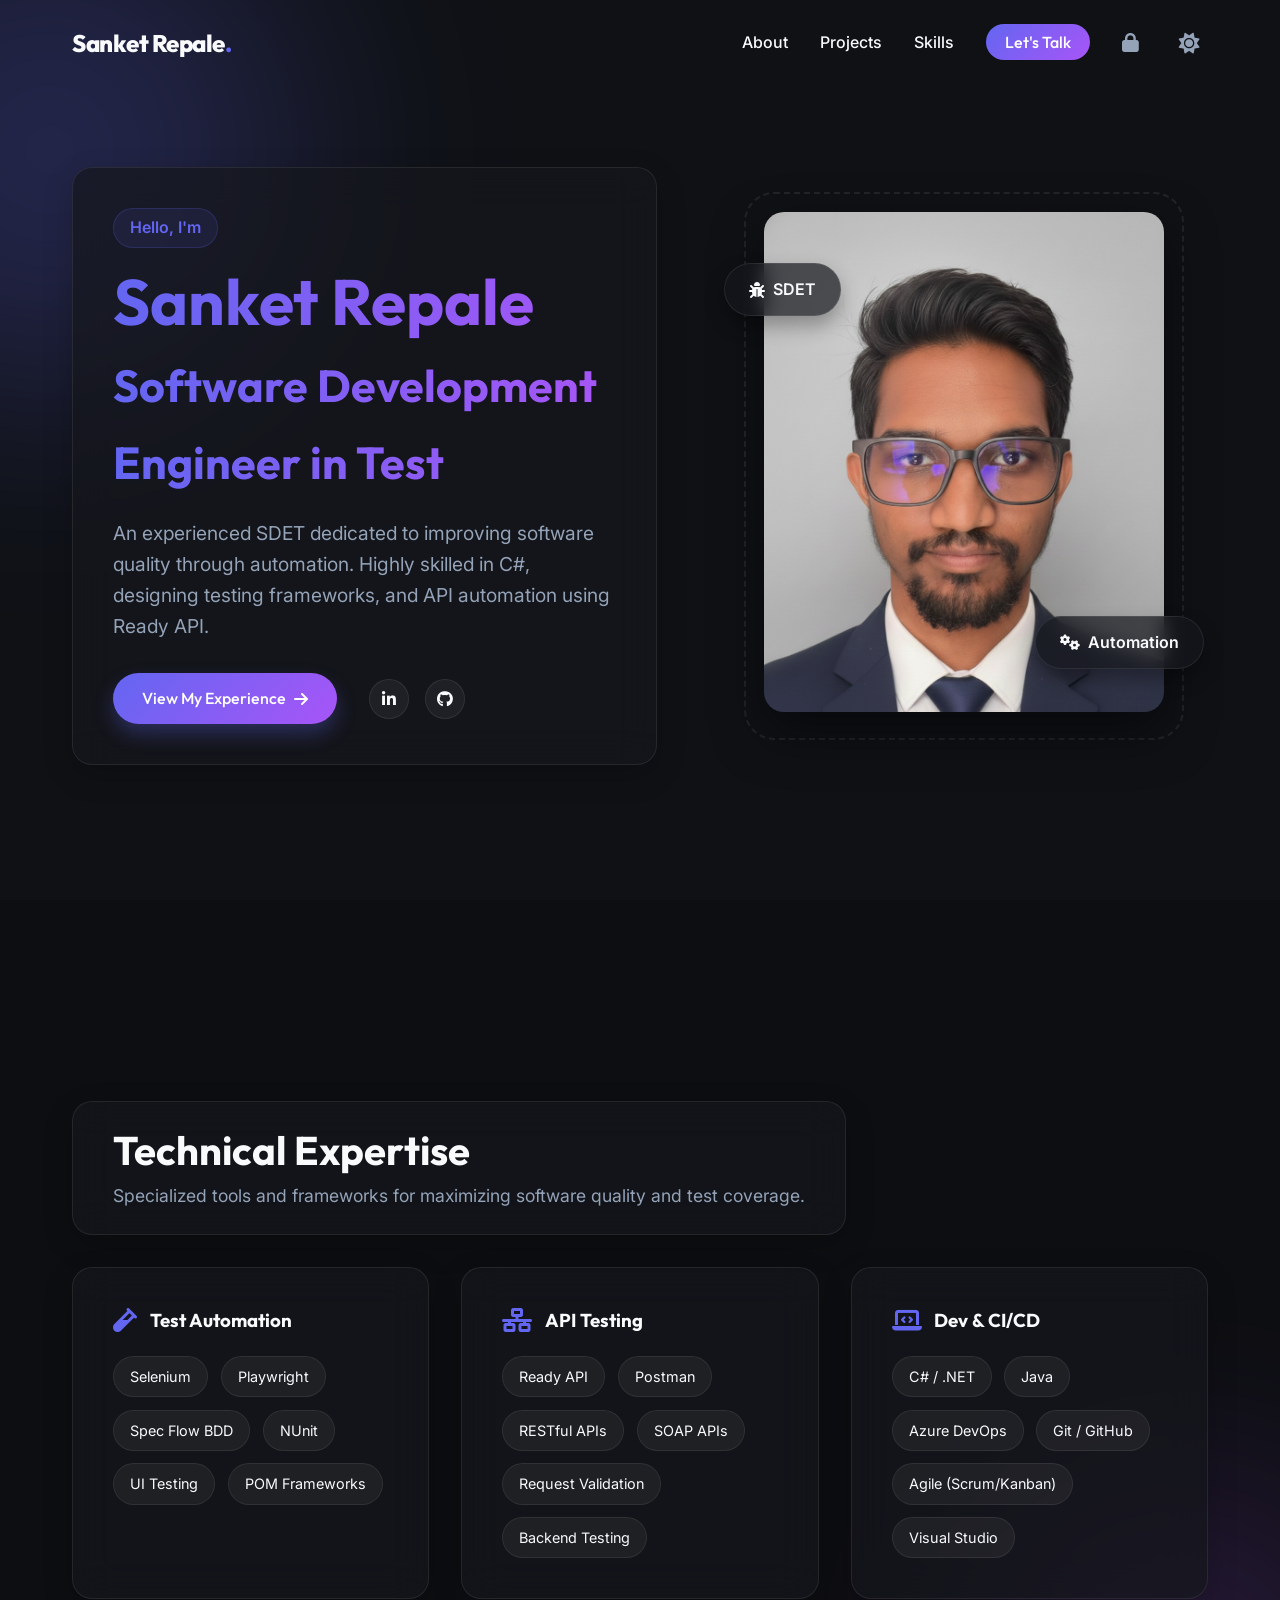
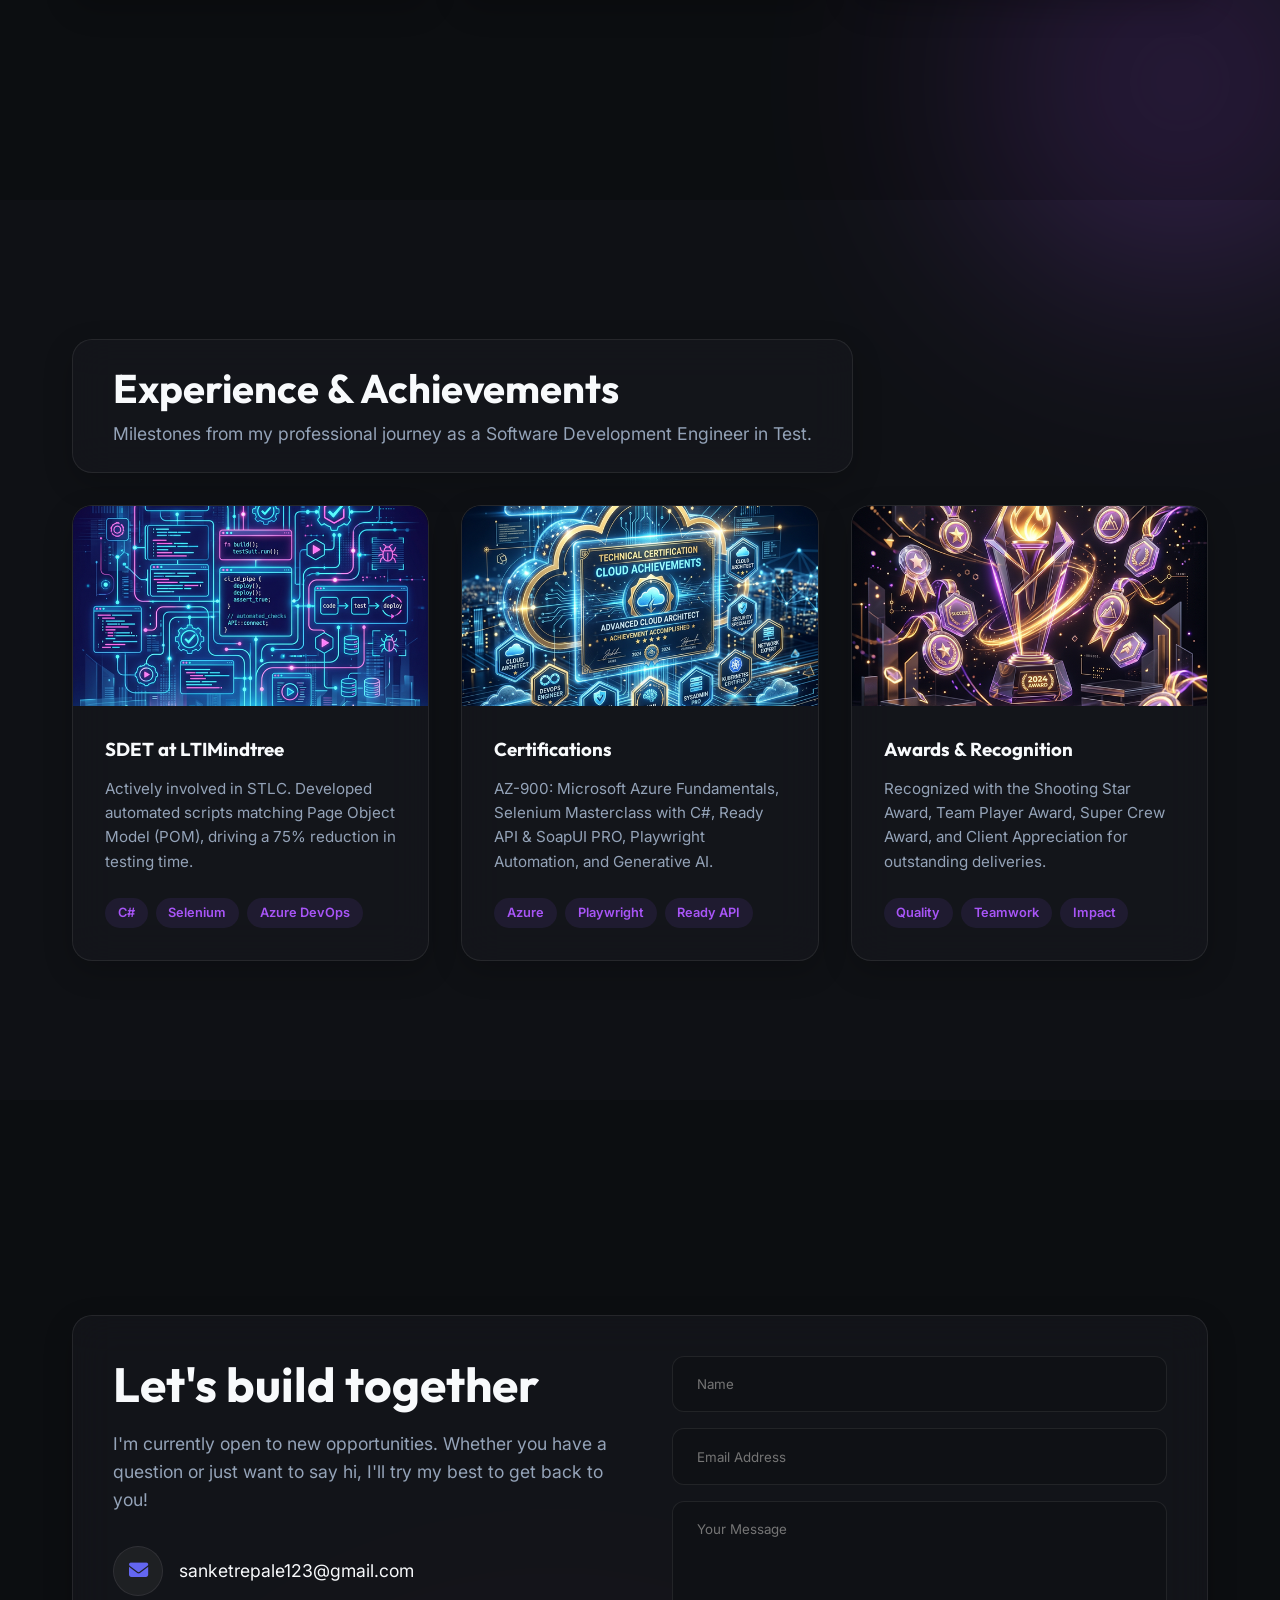
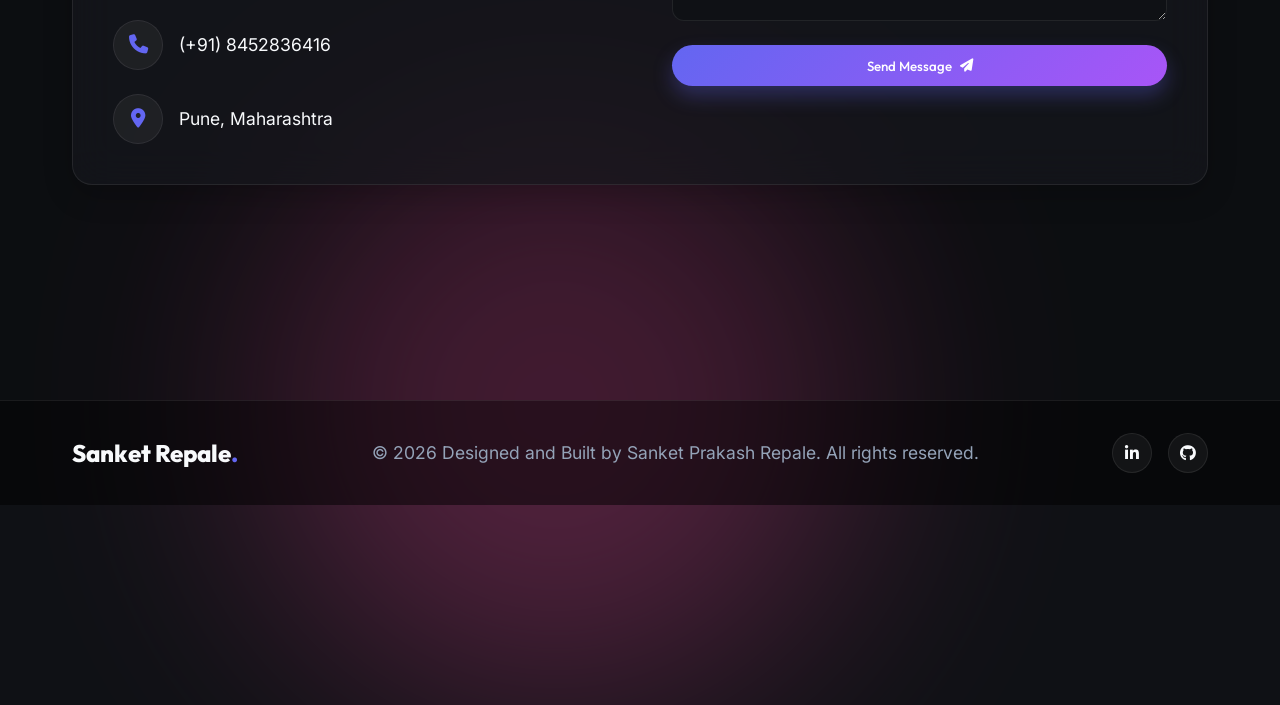
==== commit 12e351ce: "feat: Initialize personal website structure with home and admin pages, core styling, and scripting a" ====
--- a/pages/home.html
+++ b/pages/home.html
@@ -33,7 +33,7 @@
     <link rel="stylesheet" href="https://cdnjs.cloudflare.com/ajax/libs/font-awesome/6.4.0/css/all.min.css">
 
     <!-- Custom CSS -->
-    <link rel="stylesheet" href="../assets/css/styles.css">
+    <link rel="stylesheet" href="../assets/css/styles.css?v=2">
 </head>
 
 <body>
@@ -53,6 +53,11 @@
                 <li><a href="#contact" class="nav-link btn-primary-sm">Let's Talk</a></li>
                 <li><a href="/admin" class="nav-link" title="Admin Login" style="font-size: 1.2rem; color: #94a3b8;"><i
                             class="fas fa-lock"></i></a></li>
+                <li>
+                    <button id="theme-toggle" class="theme-toggle-btn" aria-label="Toggle Theme">
+                        <i class="fas fa-sun"></i>
+                    </button>
+                </li>
             </ul>
             <div class="hamburger">
                 <i class="fas fa-bars"></i>
@@ -270,7 +275,7 @@
     </footer>
 
     <!-- Custom JS for interactions -->
-    <script src="../assets/js/script.js"></script>
+    <script src="../assets/js/script.js?v=2"></script>
 </body>
 
 </html>
--- a/assets/css/styles.css
+++ b/assets/css/styles.css
@@ -1,22 +1,73 @@
 :root {
+    /* Deep Modern Dark Theme */
     --primary: #6366f1;
-    --secondary: #8b5cf6;
+    /* Indigo */
+    --secondary: #a855f7;
+    /* Purple */
     --accent: #ec4899;
-
-    --bg-color: #050505;
-    --bg-surface: rgba(25, 25, 25, 0.6);
-    --bg-surface-hover: rgba(35, 35, 35, 0.8);
+    /* Pink */
+
+    --bg-color: #0f1115;
+    /* Very Deep Navy/Black */
+    --bg-surface: rgba(22, 24, 29, 0.7);
+    --bg-surface-hover: rgba(30, 33, 40, 0.85);
 
     --text-primary: #f8fafc;
     --text-secondary: #94a3b8;
 
-    --glass-border: rgba(255, 255, 255, 0.1);
-    --glass-shine: rgba(255, 255, 255, 0.05);
+    --glass-border: rgba(255, 255, 255, 0.08);
+    --glass-shine: rgba(255, 255, 255, 0.03);
 
     --font-heading: 'Outfit', sans-serif;
     --font-body: 'Inter', sans-serif;
 
     --transition: all 0.3s cubic-bezier(0.25, 0.8, 0.25, 1);
+
+    --shadow-default: rgba(0, 0, 0, 0.2);
+    --shadow-hover: rgba(0, 0, 0, 0.5);
+    --shape-opacity: 0.25;
+}
+
+body.light-mode {
+    /* Creative & Warm Light Theme */
+    --primary: #3b82f6;
+    /* Soft Blue */
+    --secondary: #0ea5e9;
+    /* Light Blue */
+    --accent: #6366f1;
+    /* Indigo */
+
+    --bg-color: #fcfcfd;
+    /* Warm Pearl White */
+    --bg-surface: rgba(255, 255, 255, 0.85);
+    --bg-surface-hover: rgba(255, 255, 255, 1);
+
+    --text-primary: #1e293b;
+    /* Deep Slate for text */
+    --text-secondary: #475569;
+
+    --glass-border: #e2e8f0;
+    --glass-shine: rgba(255, 255, 255, 0.8);
+
+    --shadow-default: rgba(100, 116, 139, 0.1);
+    --shadow-hover: rgba(100, 116, 139, 0.2);
+    --shape-opacity: 0.2;
+}
+
+body.light-mode .bg-shape {
+    opacity: 0.15;
+}
+
+body.light-mode .contact-section,
+body.light-mode .skills-section {
+    background: rgba(241, 245, 249, 0.5);
+    /* Subtle cool tint to break the pearl white */
+    border-top: 1px solid var(--glass-border);
+    border-bottom: 1px solid var(--glass-border);
+}
+
+body.light-mode footer {
+    background: rgba(255, 255, 255, 0.7);
 }
 
 * {
@@ -43,9 +94,9 @@
 .bg-shape {
     position: absolute;
     border-radius: 50%;
-    filter: blur(100px);
+    filter: blur(120px);
     z-index: -1;
-    opacity: 0.5;
+    opacity: var(--shape-opacity);
     animation: float 20s infinite ease-in-out alternate;
 }
 
@@ -82,11 +133,11 @@
     }
 
     33% {
-        transform: translate(30px, -50px) rotate(10deg) scale(1.1);
+        transform: translate(40px, -60px) rotate(15deg) scale(1.15);
     }
 
     66% {
-        transform: translate(-20px, 20px) rotate(-5deg) scale(0.9);
+        transform: translate(-30px, 30px) rotate(-10deg) scale(0.85);
     }
 
     100% {
@@ -170,8 +221,8 @@
 }
 
 .btn-primary:hover {
-    transform: translateY(-3px);
-    box-shadow: 0 15px 25px rgba(99, 102, 241, 0.4);
+    transform: translateY(-5px) scale(1.05);
+    box-shadow: 0 15px 30px rgba(59, 130, 246, 0.5);
 }
 
 .btn-primary-sm {
@@ -181,11 +232,12 @@
     border-radius: 50px;
     font-family: var(--font-heading);
     font-weight: 500;
+    transition: var(--transition);
 }
 
 .btn-primary-sm:hover {
-    transform: translateY(-2px);
-    box-shadow: 0 5px 15px rgba(99, 102, 241, 0.4);
+    transform: translateY(-3px) scale(1.05);
+    box-shadow: 0 8px 20px rgba(59, 130, 246, 0.5);
 }
 
 .btn-outline-light {
@@ -203,29 +255,31 @@
 /* Glassmorphism Cards */
 .glass-card {
     background: var(--bg-surface);
-    backdrop-filter: blur(16px);
-    -webkit-backdrop-filter: blur(16px);
+    backdrop-filter: blur(20px);
+    -webkit-backdrop-filter: blur(20px);
     border: 1px solid var(--glass-border);
-    border-radius: 24px;
+    border-radius: 20px;
     padding: 2.5rem;
-    box-shadow: 0 20px 40px rgba(0, 0, 0, 0.2);
+    box-shadow: 0 10px 30px var(--shadow-default);
     transition: var(--transition);
 }
 
 .glass-card:hover {
-    border-color: rgba(255, 255, 255, 0.2);
+    border-color: var(--primary);
     background: var(--bg-surface-hover);
-    transform: translateY(-5px);
+    transform: translateY(-8px) scale(1.02);
+    box-shadow: 0 20px 40px var(--shadow-hover);
 }
 
 .glass-card-sm {
     background: var(--bg-surface);
-    backdrop-filter: blur(16px);
+    backdrop-filter: blur(20px);
     border: 1px solid var(--glass-border);
-    border-radius: 24px;
+    border-radius: 20px;
     padding: 1.5rem 2.5rem;
     display: inline-block;
     margin-bottom: 2rem;
+    box-shadow: 0 10px 30px var(--shadow-default);
 }
 
 /* Navbar */
@@ -241,7 +295,7 @@
 
 .navbar.scrolled {
     padding: 0.8rem 0;
-    background: rgba(5, 5, 5, 0.8);
+    background: var(--bg-surface);
     backdrop-filter: blur(10px);
     border-bottom: 1px solid var(--glass-border);
 }
@@ -256,7 +310,7 @@
     font-family: var(--font-heading);
     font-size: 1.5rem;
     font-weight: 800;
-    color: white;
+    color: var(--text-primary);
     letter-spacing: -0.5px;
 }
 
@@ -298,6 +352,26 @@
     display: none;
     font-size: 1.5rem;
     cursor: pointer;
+    color: var(--text-primary);
+}
+
+/* Theme Toggle */
+.theme-toggle-btn {
+    background: transparent;
+    border: none;
+    color: var(--text-secondary);
+    font-size: 1.3rem;
+    cursor: pointer;
+    padding: 0.5rem;
+    transition: var(--transition);
+    display: flex;
+    align-items: center;
+    justify-content: center;
+}
+
+.theme-toggle-btn:hover {
+    color: var(--primary);
+    transform: rotate(15deg);
 }
 
 /* Sections */
@@ -311,7 +385,7 @@
 .section-title h2 {
     font-size: 2.5rem;
     margin-bottom: 0.5rem;
-    color: white;
+    color: var(--text-primary);
 }
 
 /* Hero Section */
@@ -380,6 +454,19 @@
     width: 100%;
     max-width: 400px;
     margin: 0 auto;
+    animation: float-hero 8s ease-in-out infinite;
+}
+
+@keyframes float-hero {
+
+    0%,
+    100% {
+        transform: translateY(0);
+    }
+
+    50% {
+        transform: translateY(-15px);
+    }
 }
 
 .image-border {
@@ -425,7 +512,7 @@
     border-radius: 50px;
     border: 1px solid var(--glass-border);
     font-weight: 600;
-    color: white;
+    color: var(--text-primary);
     z-index: 2;
     box-shadow: 0 10px 20px rgba(0, 0, 0, 0.3);
     display: flex;
@@ -473,7 +560,7 @@
     display: flex;
     align-items: center;
     gap: 0.8rem;
-    color: white;
+    color: var(--text-primary);
 }
 
 .skill-category h3 i {
@@ -565,6 +652,21 @@
     opacity: 1;
 }
 
+.project-card:hover .project-image img {
+    transform: scale(1.1);
+    transition: transform 0.5s ease;
+}
+
+.project-image img {
+    width: 100%;
+    height: 100%;
+    object-fit: cover;
+    position: absolute;
+    top: 0;
+    left: 0;
+    transition: transform 0.5s ease;
+}
+
 .project-info {
     padding: 2rem;
     flex-grow: 1;
@@ -574,7 +676,7 @@
 
 .project-info h3 {
     margin-bottom: 1rem;
-    color: white;
+    color: var(--text-primary);
 }
 
 .project-info p {
@@ -612,7 +714,7 @@
 .contact-content h2 {
     font-size: 3rem;
     margin-bottom: 1rem;
-    color: white;
+    color: var(--text-primary);
 }
 
 .contact-content p {
@@ -654,11 +756,11 @@
 .form-group input,
 .form-group textarea {
     width: 100%;
-    padding: 1rem 1.5rem;
-    background: rgba(0, 0, 0, 0.2);
+    padding: 1.2rem 1.5rem;
+    background: var(--bg-color);
     border: 1px solid var(--glass-border);
     border-radius: 12px;
-    color: white;
+    color: var(--text-primary);
     font-family: var(--font-body);
     transition: var(--transition);
 }
@@ -667,7 +769,8 @@
 .form-group textarea:focus {
     outline: none;
     border-color: var(--primary);
-    background: rgba(0, 0, 0, 0.4);
+    background: var(--bg-surface);
+    box-shadow: 0 0 0 4px rgba(99, 102, 241, 0.1);
 }
 
 /* Footer */
@@ -687,7 +790,7 @@
     font-family: var(--font-heading);
     font-size: 1.5rem;
     font-weight: 800;
-    color: white;
+    color: var(--text-primary);
 }
 
 .footer-logo span {
